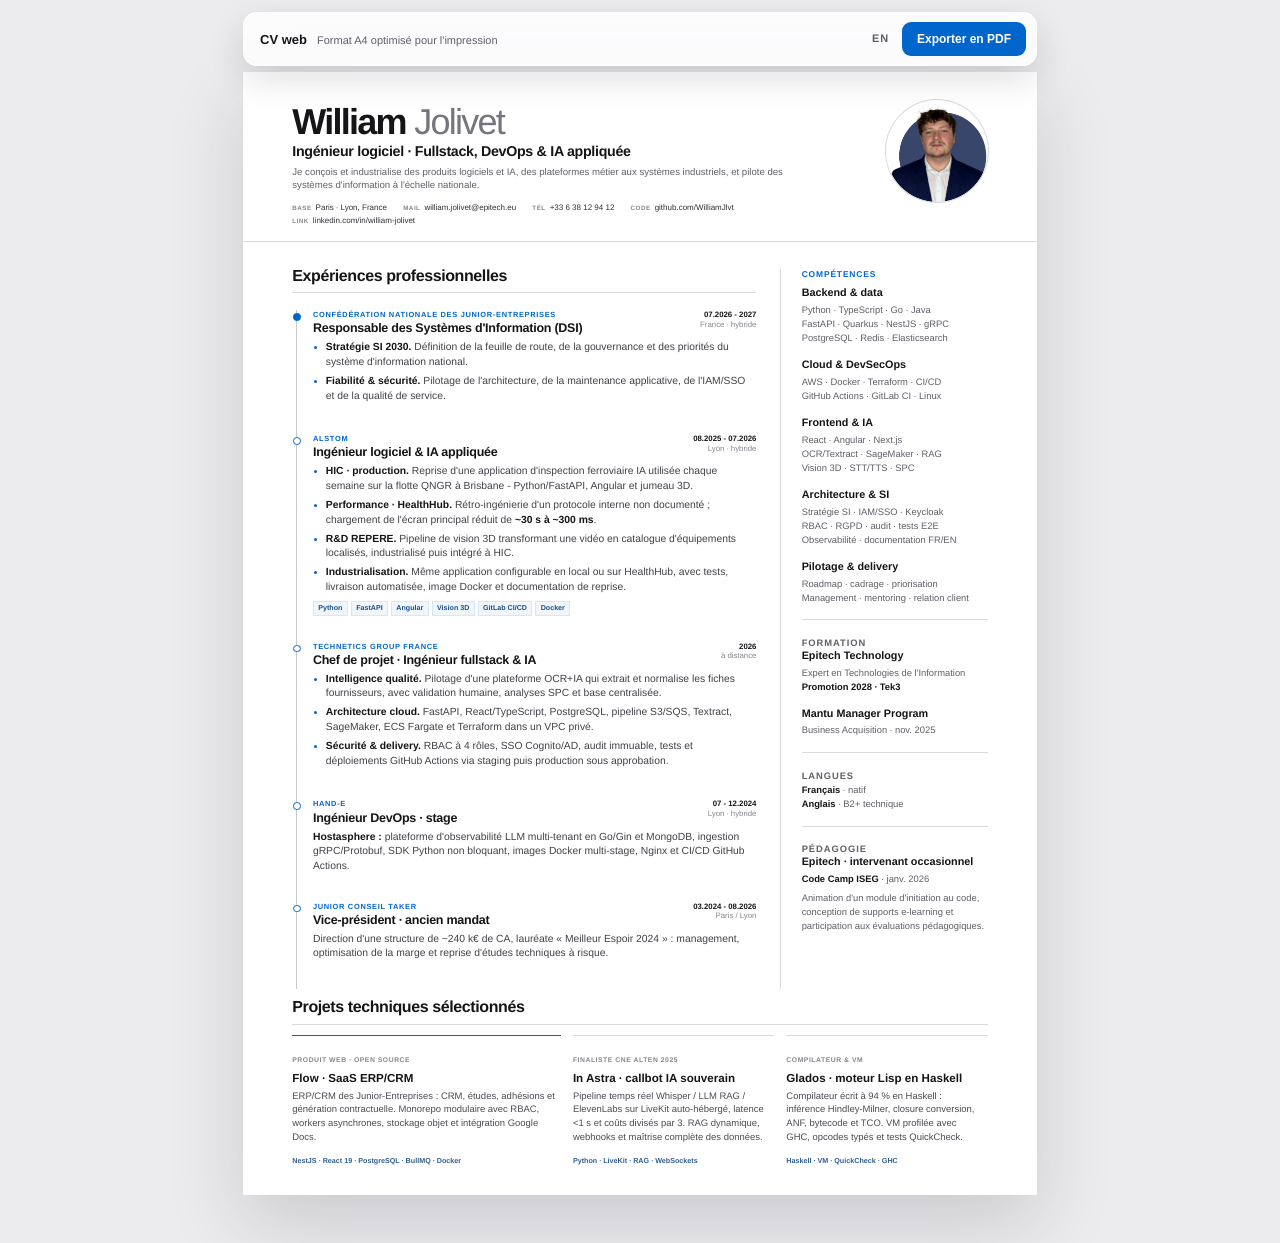
==== web-cv/index.html @ 155c2e14 "refactor!: migrate to bilingual HTML/CSS resume pipeline Replace LaTeX with a print-first web source" ====
<!doctype html>
<html lang="fr">
<head>
  <meta charset="utf-8">
  <meta name="viewport" content="width=device-width, initial-scale=1">
  <meta name="description" content="CV de William Jolivet - Ingénieur logiciel fullstack, DevOps, IA appliquée et DSI de la CNJE.">
  <title>William Jolivet - CV</title>
  <link rel="alternate" hreflang="en" href="index.en.html">
  <link rel="stylesheet" href="styles.css">
</head>
<body>
  <nav class="screen-toolbar" aria-label="Actions du CV">
    <div class="toolbar-copy">
      <strong>CV web</strong>
      <span>Format A4 optimisé pour l'impression</span>
    </div>
    <div class="toolbar-actions">
      <a class="language-link" href="index.en.html" hreflang="en" lang="en">EN</a>
      <button type="button" onclick="window.print()">Exporter en PDF</button>
    </div>
  </nav>

  <main class="cv-page" aria-label="Curriculum vitae de William Jolivet">
    <header class="hero">
      <div class="identity">
        <h1>William <em>Jolivet</em></h1>
        <p class="role">Ingénieur logiciel · Fullstack, DevOps &amp; IA appliquée</p>
        <p class="thesis">Je conçois et industrialise des produits logiciels et IA, des plateformes métier aux systèmes industriels, et pilote des systèmes d'information à l'échelle nationale.</p>

        <ul class="contact-list" aria-label="Coordonnées">
          <li><span>BASE</span>Paris · Lyon, France</li>
          <li><span>MAIL</span><a href="mailto:william.jolivet@epitech.eu">william.jolivet@epitech.eu</a></li>
          <li><span>TÉL</span><a href="tel:+33638129412">+33 6 38 12 94 12</a></li>
          <li><span>CODE</span><a href="https://github.com/WilliamJlvt">github.com/WilliamJlvt</a></li>
          <li><span>LINK</span><a href="https://www.linkedin.com/in/william-jolivet/">linkedin.com/in/william-jolivet</a></li>
        </ul>
      </div>

      <figure class="portrait">
        <div class="portrait-frame">
          <img src="assets/photo.jpg" alt="Portrait de William Jolivet">
        </div>
      </figure>
    </header>

    <div class="content-grid">
      <div class="main-column">
        <section class="section experience" aria-labelledby="experience-title">
          <div class="section-heading">
            <h2 id="experience-title">Expériences professionnelles</h2>
          </div>

          <article class="timeline-item featured">
            <div class="timeline-node" aria-hidden="true"></div>
            <div class="job-head">
              <div>
                <p class="company">CONFÉDÉRATION NATIONALE DES JUNIOR-ENTREPRISES</p>
                <h3>Responsable des Systèmes d'Information (DSI)</h3>
              </div>
              <p class="date">07.2026 - 2027<br><span>France · hybride</span></p>
            </div>
            <ul>
              <li><strong>Stratégie SI 2030.</strong> Définition de la feuille de route, de la gouvernance et des priorités du système d'information national.</li>
              <li><strong>Fiabilité &amp; sécurité.</strong> Pilotage de l'architecture, de la maintenance applicative, de l'IAM/SSO et de la qualité de service.</li>
            </ul>
          </article>

          <article class="timeline-item">
            <div class="timeline-node" aria-hidden="true"></div>
            <div class="job-head">
              <div>
                <p class="company">ALSTOM</p>
                <h3>Ingénieur logiciel &amp; IA appliquée</h3>
              </div>
              <p class="date">08.2025 - 07.2026<br><span>Lyon · hybride</span></p>
            </div>
            <ul>
              <li><strong>HIC · production.</strong> Reprise d'une application d'inspection ferroviaire IA utilisée chaque semaine sur la flotte QNGR à Brisbane - Python/FastAPI, Angular et jumeau 3D.</li>
              <li><strong>Performance · HealthHub.</strong> Rétro-ingénierie d'un protocole interne non documenté ; chargement de l'écran principal réduit de <b>~30 s à ~300 ms</b>.</li>
              <li><strong>R&amp;D REPERE.</strong> Pipeline de vision 3D transformant une vidéo en catalogue d'équipements localisés, industrialisé puis intégré à HIC.</li>
              <li><strong>Industrialisation.</strong> Même application configurable en local ou sur HealthHub, avec tests, livraison automatisée, image Docker et documentation de reprise.</li>
            </ul>
            <div class="tags"><span>Python</span><span>FastAPI</span><span>Angular</span><span>Vision 3D</span><span>GitLab CI/CD</span><span>Docker</span></div>
          </article>

          <article class="timeline-item">
            <div class="timeline-node" aria-hidden="true"></div>
            <div class="job-head">
              <div>
                <p class="company">TECHNETICS GROUP FRANCE</p>
                <h3>Chef de projet · Ingénieur fullstack &amp; IA</h3>
              </div>
              <p class="date">2026<br><span>à distance</span></p>
            </div>
            <ul>
              <li><strong>Intelligence qualité.</strong> Pilotage d'une plateforme OCR+IA qui extrait et normalise les fiches fournisseurs, avec validation humaine, analyses SPC et base centralisée.</li>
              <li><strong>Architecture cloud.</strong> FastAPI, React/TypeScript, PostgreSQL, pipeline S3/SQS, Textract, SageMaker, ECS Fargate et Terraform dans un VPC privé.</li>
              <li><strong>Sécurité &amp; delivery.</strong> RBAC à 4 rôles, SSO Cognito/AD, audit immuable, tests et déploiements GitHub Actions via staging puis production sous approbation.</li>
            </ul>
          </article>

          <article class="timeline-item compact">
            <div class="timeline-node" aria-hidden="true"></div>
            <div class="job-head">
              <div>
                <p class="company">HAND-E</p>
                <h3>Ingénieur DevOps · stage</h3>
              </div>
              <p class="date">07 - 12.2024<br><span>Lyon · hybride</span></p>
            </div>
            <p class="job-summary"><strong>Hostasphere :</strong> plateforme d'observabilité LLM multi-tenant en Go/Gin et MongoDB, ingestion gRPC/Protobuf, SDK Python non bloquant, images Docker multi-stage, Nginx et CI/CD GitHub Actions.</p>
          </article>

          <article class="timeline-item compact">
            <div class="timeline-node" aria-hidden="true"></div>
            <div class="job-head">
              <div>
                <p class="company">JUNIOR CONSEIL TAKER</p>
                <h3>Vice-président · ancien mandat</h3>
              </div>
              <p class="date">03.2024 - 08.2026<br><span>Paris / Lyon</span></p>
            </div>
            <p class="job-summary">Direction d'une structure de ~240 k€ de CA, lauréate « Meilleur Espoir 2024 » : management, optimisation de la marge et reprise d'études techniques à risque.</p>
          </article>
        </section>
      </div>

      <aside class="side-column" aria-label="Profil, compétences et formation">
        <section class="side-section skills">
          <p class="side-label">COMPÉTENCES</p>
          <div class="skill-group">
            <h3>Backend &amp; data</h3>
            <p>Python · TypeScript · Go · Java<br>FastAPI · Quarkus · NestJS · gRPC<br>PostgreSQL · Redis · Elasticsearch</p>
          </div>
          <div class="skill-group">
            <h3>Cloud &amp; DevSecOps</h3>
            <p>AWS · Docker · Terraform · CI/CD<br>GitHub Actions · GitLab CI · Linux</p>
          </div>
          <div class="skill-group">
            <h3>Frontend &amp; IA</h3>
            <p>React · Angular · Next.js<br>OCR/Textract · SageMaker · RAG<br>Vision 3D · STT/TTS · SPC</p>
          </div>
          <div class="skill-group">
            <h3>Architecture &amp; SI</h3>
            <p>Stratégie SI · IAM/SSO · Keycloak<br>RBAC · RGPD · audit · tests E2E<br>Observabilité · documentation FR/EN</p>
          </div>
          <div class="skill-group">
            <h3>Pilotage &amp; delivery</h3>
            <p>Roadmap · cadrage · priorisation<br>Management · mentoring · relation client</p>
          </div>
        </section>

        <section class="side-section education">
          <p class="side-label">FORMATION</p>
          <article>
            <h3>Epitech Technology</h3>
            <p>Expert en Technologies de l'Information<br><strong>Promotion 2028 · Tek3</strong></p>
          </article>
          <article>
            <h3>Mantu Manager Program</h3>
            <p>Business Acquisition · nov. 2025</p>
          </article>
        </section>

        <section class="side-section languages">
          <p class="side-label">LANGUES</p>
          <p><strong>Français</strong> · natif<br><strong>Anglais</strong> · B2+ technique</p>
        </section>

        <section class="side-section teaching">
          <p class="side-label">PÉDAGOGIE</p>
          <article>
            <h3>Epitech · intervenant occasionnel</h3>
            <p><strong>Code Camp ISEG</strong> · janv. 2026</p>
            <p class="teaching-copy">Animation d'un module d'initiation au code, conception de supports e-learning et participation aux évaluations pédagogiques.</p>
          </article>
        </section>
      </aside>
    </div>

    <section class="section projects projects-full" aria-labelledby="projects-title">
      <div class="section-heading inline-heading">
        <h2 id="projects-title">Projets techniques sélectionnés</h2>
      </div>
      <div class="project-grid">
        <article>
          <div class="project-top"><span>PRODUIT WEB · OPEN SOURCE</span></div>
          <h3>Flow · SaaS ERP/CRM</h3>
          <p>ERP/CRM des Junior-Entreprises : CRM, études, adhésions et génération contractuelle. Monorepo modulaire avec RBAC, workers asynchrones, stockage objet et intégration Google Docs.</p>
          <small>NestJS · React 19 · PostgreSQL · BullMQ · Docker</small>
        </article>
        <article>
          <div class="project-top"><span>FINALISTE CNE ALTEN 2025</span></div>
          <h3>In Astra · callbot IA souverain</h3>
          <p>Pipeline temps réel Whisper / LLM RAG / ElevenLabs sur LiveKit auto-hébergé, latence &lt;1 s et coûts divisés par 3. RAG dynamique, webhooks et maîtrise complète des données.</p>
          <small>Python · LiveKit · RAG · WebSockets</small>
        </article>
        <article>
          <div class="project-top"><span>COMPILATEUR &amp; VM</span></div>
          <h3>Glados · moteur Lisp en Haskell</h3>
          <p>Compilateur écrit à 94 % en Haskell : inférence Hindley-Milner, closure conversion, ANF, bytecode et TCO. VM profilée avec GHC, opcodes typés et tests QuickCheck.</p>
          <small>Haskell · VM · QuickCheck · GHC</small>
        </article>
      </div>
    </section>
  </main>

  <script src="app.js"></script>
</body>
</html>
---- web-cv/styles.css ----
:root {
  --ink: #151518;
  --secondary: #5f6068;
  --tertiary: #85868e;
  --paper: #ffffff;
  --line: #d9d9de;
  --accent: #0066cc;
  --font: -apple-system, BlinkMacSystemFont, "SF Pro Text", "Helvetica Neue", Arial, sans-serif;
}

* {
  box-sizing: border-box;
}

html {
  background: #ececef;
  color: var(--ink);
  font-family: var(--font);
  font-size: 16px;
  -webkit-font-smoothing: antialiased;
  font-optical-sizing: auto;
  text-rendering: geometricPrecision;
}

body {
  margin: 0;
  padding: 72px 24px 48px;
}

a {
  color: inherit;
  text-decoration: none;
}

h1,
h2,
h3,
p {
  margin-top: 0;
}

.screen-toolbar {
  align-items: center;
  backdrop-filter: blur(22px) saturate(180%);
  background: rgba(255, 255, 255, 0.82);
  border: 1px solid rgba(255, 255, 255, 0.86);
  border-radius: 14px;
  box-shadow: 0 12px 36px rgba(30, 31, 36, 0.14);
  display: flex;
  justify-content: space-between;
  left: 50%;
  max-width: 794px;
  padding: 9px 10px 9px 16px;
  position: fixed;
  top: 12px;
  transform: translateX(-50%);
  width: calc(100% - 32px);
  z-index: 20;
}

.toolbar-copy,
.toolbar-actions {
  align-items: baseline;
  display: flex;
  gap: 10px;
}

.toolbar-actions {
  align-items: center;
}

.screen-toolbar strong {
  font-size: 13px;
  font-weight: 650;
}

.screen-toolbar span {
  color: var(--secondary);
  font-size: 11px;
}

.language-link {
  color: var(--secondary);
  font-size: 11px;
  font-weight: 700;
  letter-spacing: 0.08em;
  padding: 8px 3px;
}

.language-link:hover {
  color: var(--accent);
}

.language-link:focus-visible {
  border-radius: 5px;
  outline: 3px solid rgba(0, 102, 204, 0.3);
  outline-offset: 2px;
}

.screen-toolbar button {
  appearance: none;
  background: var(--accent);
  border: 0;
  border-radius: 9px;
  color: #fff;
  cursor: pointer;
  font: 650 12px/1 var(--font);
  padding: 11px 15px;
  transition: background 120ms ease-out, transform 120ms ease-out;
}

.screen-toolbar button:hover {
  background: #0057b2;
}

.screen-toolbar button:active {
  transform: scale(0.97);
}

.screen-toolbar button:focus-visible {
  outline: 3px solid rgba(0, 102, 204, 0.3);
  outline-offset: 3px;
}

.cv-page {
  background: var(--paper);
  box-shadow: 0 28px 72px rgba(28, 29, 33, 0.16);
  height: 297mm;
  margin: 0 auto;
  overflow: hidden;
  position: relative;
  width: 210mm;
}

.hero {
  border-bottom: 1px solid var(--line);
  height: 45mm;
  padding: 8.5mm 13mm 5mm;
  position: relative;
}

.identity {
  max-width: 153mm;
}

.identity h1 {
  font-size: 27pt;
  font-weight: 720;
  letter-spacing: -0.048em;
  line-height: 0.98;
  margin: 0 0 1.5mm;
}

.identity h1 em {
  color: #74757d;
  font-style: normal;
  font-weight: 420;
}

.role {
  font-size: 10.7pt;
  font-weight: 650;
  letter-spacing: -0.022em;
  line-height: 1.12;
  margin-bottom: 1.5mm;
}

.thesis {
  color: var(--secondary);
  font-size: 7.2pt;
  line-height: 1.34;
  margin: 0;
  max-width: 141mm;
}

.contact-list {
  display: flex;
  flex-wrap: wrap;
  gap: 1.1mm 4.3mm;
  list-style: none;
  margin: 2.7mm 0 0;
  padding: 0;
}

.contact-list li {
  color: #303138;
  font-size: 6pt;
  line-height: 1.2;
  white-space: nowrap;
}

.contact-list span {
  color: var(--tertiary);
  font-size: 4.7pt;
  font-weight: 700;
  letter-spacing: 0.08em;
  margin-right: 1.05mm;
}

.portrait {
  margin: 0;
  position: absolute;
  right: 13mm;
  top: 7.5mm;
  width: 27mm;
}

.portrait-frame {
  background: #eef1f6;
  border-radius: 50%;
  box-shadow: 0 0 0 1px var(--line);
  height: 27mm;
  overflow: hidden;
}

.portrait img {
  height: 100%;
  object-fit: cover;
  object-position: 50% 46%;
  width: 100%;
}

.content-grid {
  display: grid;
  grid-template-columns: minmax(0, 1fr) 55mm;
  height: auto;
  padding: 7mm 13mm 0;
}

.main-column {
  min-width: 0;
  padding-right: 6.2mm;
}

.side-column {
  border-left: 1px solid var(--line);
  min-width: 0;
  padding-left: 5.5mm;
}

.section-heading {
  border-bottom: 1px solid var(--line);
  margin-bottom: 4.4mm;
  padding-bottom: 2.1mm;
}

.section-heading h2 {
  font-size: 12pt;
  font-weight: 700;
  letter-spacing: -0.025em;
  line-height: 1;
  margin: 0;
}

.timeline-item {
  border-left: 1px solid #c8c9cf;
  margin-left: 1.1mm;
  padding: 0 0 6.8mm 4.1mm;
  position: relative;
}

.timeline-item:last-child {
  padding-bottom: 0;
}

.timeline-node {
  background: var(--paper);
  border: 1.2px solid var(--accent);
  border-radius: 50%;
  height: 2mm;
  left: -1.06mm;
  position: absolute;
  top: 0.8mm;
  width: 2mm;
}

.timeline-item.featured .timeline-node {
  background: var(--accent);
}

.job-head {
  align-items: flex-start;
  display: flex;
  justify-content: space-between;
  margin-bottom: 1.6mm;
}

.company {
  color: var(--accent);
  font-size: 5.6pt;
  font-weight: 720;
  letter-spacing: 0.09em;
  margin-bottom: 0.55mm;
}

.job-head h3 {
  font-size: 9.4pt;
  font-weight: 690;
  letter-spacing: -0.02em;
  line-height: 1.12;
  margin: 0;
}

.date {
  color: var(--ink);
  font-size: 5.85pt;
  font-weight: 650;
  line-height: 1.22;
  margin: 0;
  text-align: right;
  white-space: nowrap;
}

.date span {
  color: var(--tertiary);
  font-weight: 500;
}

.timeline-item ul {
  margin: 0;
  padding-left: 3.4mm;
}

.timeline-item li,
.job-summary {
  color: #414249;
  font-size: 7.75pt;
  line-height: 1.42;
  margin: 0 0 1.15mm;
}

.timeline-item li::marker {
  color: var(--accent);
}

.timeline-item strong,
.timeline-item b {
  color: var(--ink);
  font-weight: 680;
}

.tags {
  display: flex;
  flex-wrap: wrap;
  gap: 0.8mm;
  margin-top: 1.4mm;
}

.tags span {
  background: #f1f6fd;
  border: 1px solid #d8e7f8;
  color: #164f8c;
  font-size: 5.35pt;
  font-weight: 650;
  line-height: 1;
  padding: 0.8mm 1.15mm 0.75mm;
}

.timeline-item.compact {
  padding-bottom: 6mm;
}

.projects {
  margin-top: 3mm;
}

.projects-full {
  margin-left: 13mm;
  margin-right: 13mm;
}

.inline-heading {
  margin-bottom: 2.6mm;
}

.project-grid {
  display: grid;
  gap: 3.2mm;
  grid-template-columns: minmax(0, 2fr) minmax(0, 1.5fr) minmax(0, 1.5fr);
}

.project-grid article {
  border-top: 1.3px solid var(--line);
  min-height: 39mm;
  padding: 3.4mm 1.4mm 1.4mm 0;
}

.project-grid article:first-child {
  border-top-color: var(--accent);
}

.project-top {
  margin-bottom: 1.35mm;
}

.project-top span {
  color: var(--tertiary);
  font-size: 5.1pt;
  font-weight: 720;
  letter-spacing: 0.08em;
}

.project-grid h3 {
  font-size: 8.7pt;
  font-weight: 690;
  line-height: 1.15;
  margin: 0 0 1.15mm;
}

.project-grid p {
  color: #4b4c54;
  font-size: 7.1pt;
  line-height: 1.45;
  margin-bottom: 1.35mm;
}

.project-grid small {
  color: #315e8e;
  font-size: 5.4pt;
  font-weight: 650;
}

.side-section {
  border-bottom: 1px solid var(--line);
  margin-bottom: 4.2mm;
  padding-bottom: 3.8mm;
}

.side-section:last-child {
  border-bottom: 0;
  margin-bottom: 0;
}

.side-label {
  color: var(--accent);
  font-size: 6.35pt;
  font-weight: 720;
  letter-spacing: 0.1em;
  margin: 0 0 2.2mm;
}

.skill-group {
  margin-bottom: 3.7mm;
}

.skill-group:last-child {
  margin-bottom: 0;
}

.skill-group h3,
.education h3,
.teaching h3 {
  font-size: 8.1pt;
  font-weight: 680;
  line-height: 1.15;
  margin: 0 0 0.9mm;
}

.skill-group p,
.education p,
.languages p,
.teaching p {
  color: var(--secondary);
  font-size: 7.05pt;
  line-height: 1.5;
  margin: 0;
}

.education article + article {
  margin-top: 3.5mm;
}

.education strong,
.languages strong,
.teaching strong {
  color: var(--ink);
  font-weight: 660;
}

.teaching-copy {
  margin-top: 1.2mm !important;
}

@page {
  margin: 0;
  size: A4;
}

@media print {
  html,
  body {
    background: #fff;
    margin: 0;
    padding: 0;
  }

  body {
    -webkit-print-color-adjust: exact !important;
    print-color-adjust: exact !important;
  }

  .screen-toolbar {
    display: none !important;
  }

  .cv-page {
    box-shadow: none;
    margin: 0;
    page-break-after: avoid;
    page-break-inside: avoid;
  }

  .timeline-item,
  .project-grid article,
  .side-section {
    break-inside: avoid;
  }
}

@media screen and (max-width: 860px) {
  body {
    padding: 74px 0 0;
  }

  .cv-page {
    height: auto;
    min-height: 100vh;
    overflow: visible;
    width: 100%;
  }

  .hero {
    height: auto;
    min-height: 290px;
    padding: 38px 28px 28px;
  }

  .identity {
    max-width: calc(100% - 126px);
  }

  .portrait {
    right: 28px;
    top: 38px;
    width: 100px;
  }

  .portrait-frame {
    height: 100px;
  }

  .content-grid {
    height: auto;
    padding: 36px 28px 0;
  }

  .projects-full {
    margin: 34px 28px 60px;
  }
}

@media screen and (max-width: 640px) {
  html,
  body {
    overflow-x: hidden;
  }

  .screen-toolbar {
    width: calc(100% - 24px);
  }

  .screen-toolbar span {
    display: none;
  }

  .screen-toolbar button {
    font-size: 11px;
    padding: 10px 12px;
  }

  .hero {
    min-height: 385px;
    padding-top: 28px;
  }

  .portrait {
    left: 28px;
    right: auto;
    top: 26px;
  }

  .identity {
    max-width: 100%;
    padding-top: 120px;
  }

  .identity h1 {
    font-size: clamp(35px, 11vw, 44px);
  }

  .role {
    font-size: 20px;
    max-width: 320px;
  }

  .thesis {
    font-size: 12px;
  }

  .contact-list {
    display: grid;
    gap: 7px;
    grid-template-columns: 1fr;
  }

  .contact-list li {
    font-size: 10px;
  }

  .content-grid {
    display: block;
    width: 100%;
  }

  .main-column,
  .section,
  .timeline-item,
  .job-head > div {
    min-width: 0;
  }

  .main-column {
    padding-right: 0;
  }

  .section-heading h2 {
    font-size: 19px;
    line-height: 1.15;
  }

  .job-head {
    display: block;
  }

  .company {
    font-size: 9px;
  }

  .job-head h3 {
    font-size: 16px;
  }

  .date {
    font-size: 10px;
    margin-top: 7px;
    text-align: left;
  }

  .timeline-item {
    padding-bottom: 24px;
  }

  .timeline-item li,
  .job-summary {
    font-size: 12px;
    line-height: 1.45;
  }

  .tags span {
    font-size: 9px;
  }

  .project-grid {
    grid-template-columns: 1fr;
  }

  .project-grid article {
    min-height: 0;
    padding: 18px 0;
  }

  .project-top span,
  .project-grid small {
    font-size: 9px;
  }

  .project-grid h3 {
    font-size: 15px;
  }

  .project-grid p {
    font-size: 12px;
    line-height: 1.4;
  }

  .side-column {
    border-left: 0;
    border-top: 1px solid var(--line);
    margin-top: 34px;
    padding: 32px 0 0;
  }

  .side-label {
    font-size: 9px;
  }

  .skill-group h3,
  .education h3,
  .teaching h3 {
    font-size: 14px;
  }

  .skill-group p,
  .education p,
  .languages p,
  .teaching p {
    font-size: 12px;
    line-height: 1.45;
  }

}

@media (prefers-reduced-motion: reduce) {
  *,
  *::before,
  *::after {
    transition-duration: 0.01ms !important;
  }
}

@media (prefers-reduced-transparency: reduce) {
  .screen-toolbar {
    backdrop-filter: none;
    background: #fff;
  }
}

@media (prefers-contrast: more) {
  :root {
    --secondary: #34343a;
    --tertiary: #52535a;
    --line: #a5a6ad;
  }
}
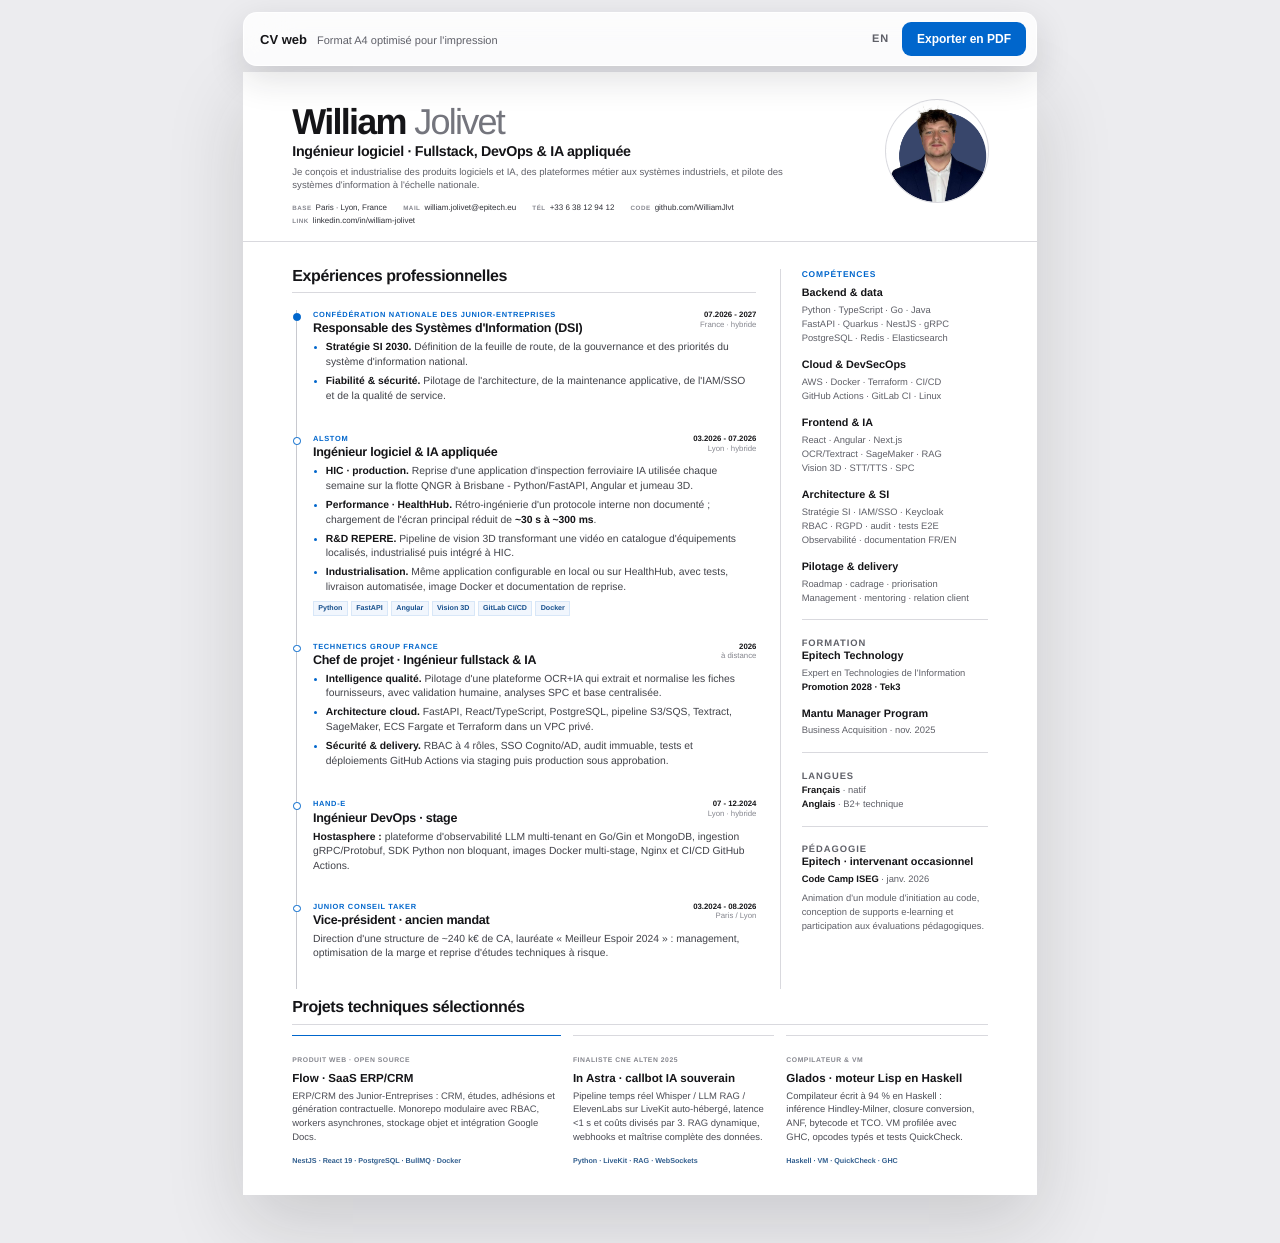
==== commit 22de30c5: "fix(cv): correct Alstom internship dates to March–July 2026" ====
--- a/web-cv/index.html
+++ b/web-cv/index.html
@@ -72,7 +72,7 @@
                 <p class="company">ALSTOM</p>
                 <h3>Ingénieur logiciel &amp; IA appliquée</h3>
               </div>
-              <p class="date">08.2025 - 07.2026<br><span>Lyon · hybride</span></p>
+              <p class="date">03.2026 - 07.2026<br><span>Lyon · hybride</span></p>
             </div>
             <ul>
               <li><strong>HIC · production.</strong> Reprise d'une application d'inspection ferroviaire IA utilisée chaque semaine sur la flotte QNGR à Brisbane - Python/FastAPI, Angular et jumeau 3D.</li>
